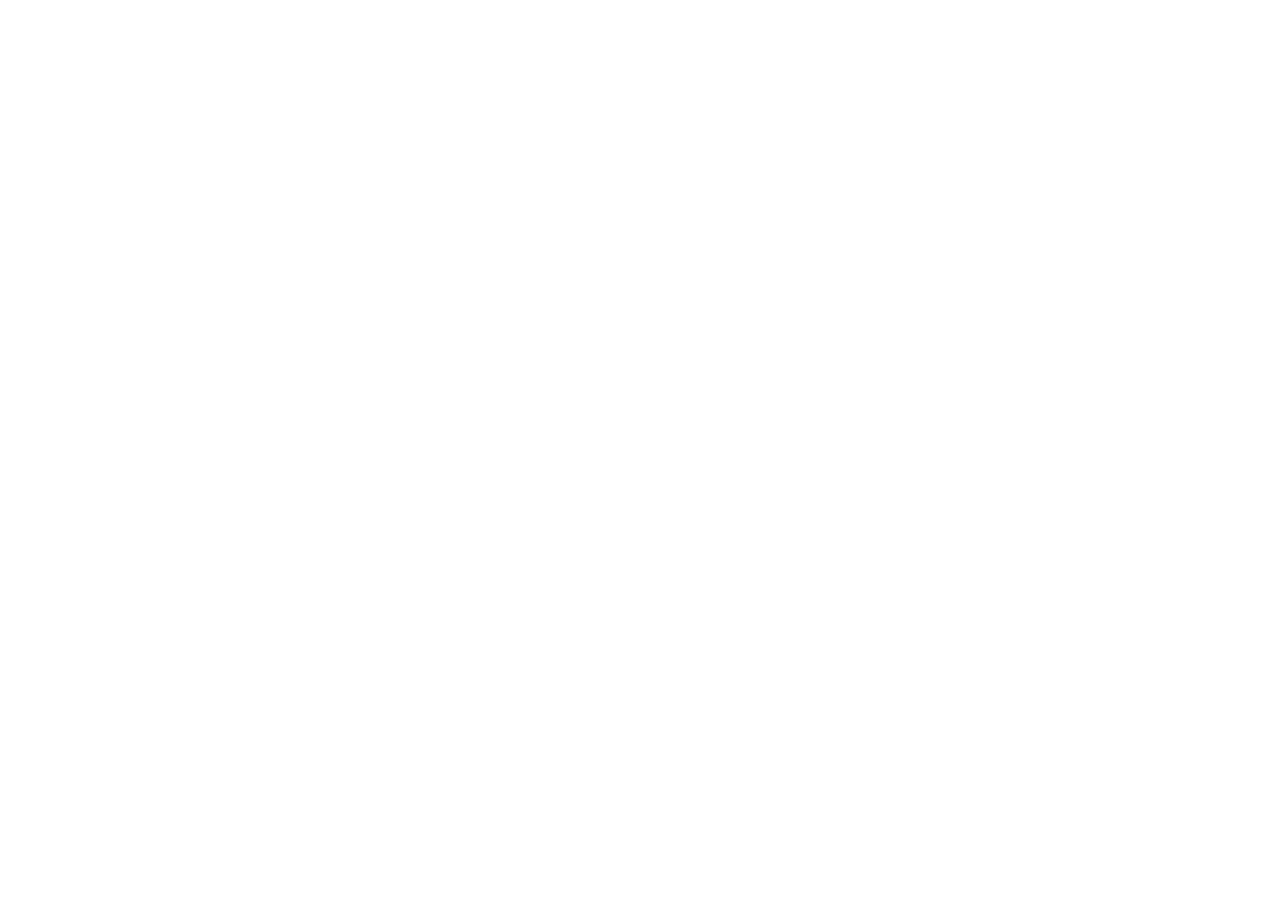
==== Dom-Assignment_Project_06/index.html @ a6559023 "Created new website page" ====
<!DOCTYPE html>
<html lang="en">
<head>
    <meta charset="UTF-8">
    <meta http-equiv="X-UA-Compatible" content="IE=edge">
    <meta name="viewport" content="width=device-width, initial-scale=1.0">
    <title>Equalizer</title>
    <link rel="stylesheet" href="style.css">
</head>
<body>
    
</body>
<script src="./script.js"></script>
</html>
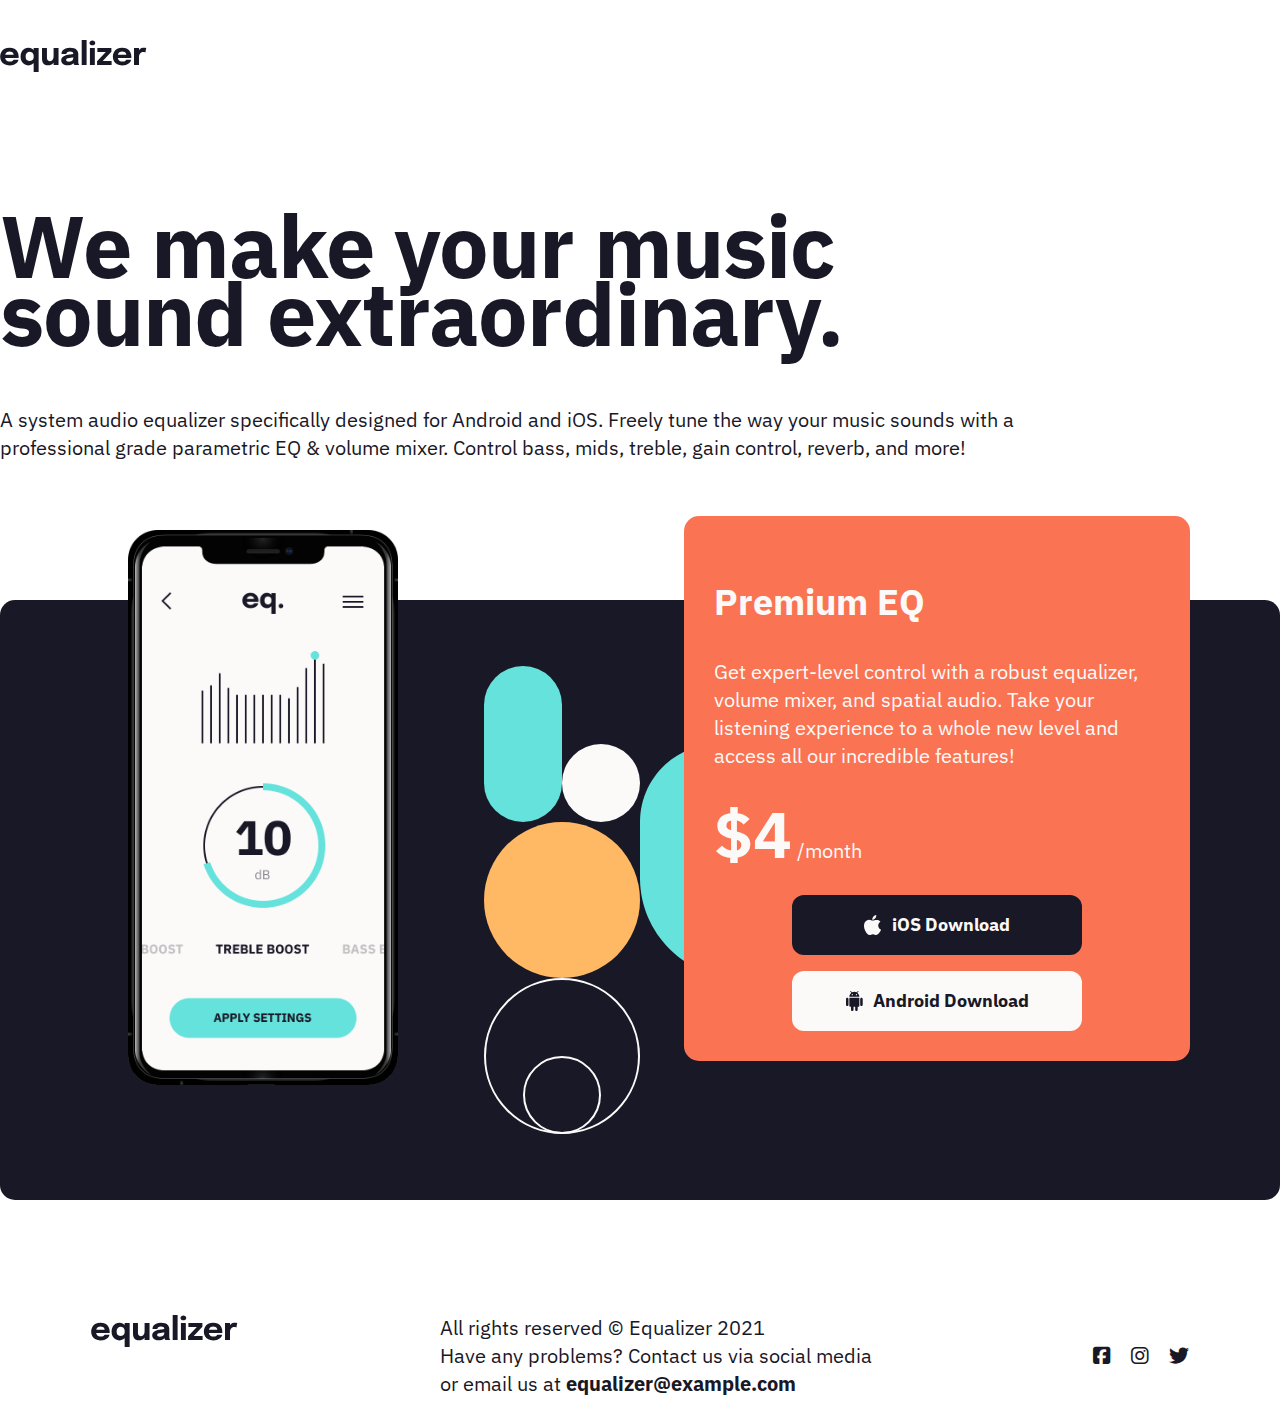
==== commit 74dbad03: "Added new  two files" ====
--- a/Dom-Assignment_Project_06/index.html
+++ b/Dom-Assignment_Project_06/index.html
@@ -8,7 +8,56 @@
     <link rel="stylesheet" href="style.css">
 </head>
 <body>
+    <main>
+        <div class="top-img"><img src="./assets/bg-pattern-1.svg" alt="bg-top-img"></div>
+        <header><img src="./assets/logo.svg" alt="logo"></header>
+        <section class="hero">
+            <h1>We make your music sound extraordinary.</h1>
+            <p>A system audio equalizer specifically designed for Android and iOS. Freely tune the
+                way your music sounds with a professional grade parametric EQ & volume mixer. Control
+                bass, mids, treble, gain control, reverb, and more!</p>
+        </section>
+
+        <section class="app">
+            <div class="app_img">
+                <img src="./assets/illustration-app.png" alt="illustration-app">
+            </div>
+            <div class="app_info">
+                <h2>Premium EQ</h2>
+                <p>Get expert-level control with a robust equalizer, volume mixer, and spatial audio. Take
+                   your listening experience to a whole new level and access all our incredible features!</p>
+
+            <div class="app_price">
+                <span>$4</span> /month
+            </div>
+
+            <div class="buttons">
+                <div class="button  iosDownloard">
+                    <img src="./assets/icon-apple.svg" alt="ios button">
+                    <span>iOS Download</span>
+                </div>
+                <div class="button  androidDownload">
+                    <img src="./assets/icon-android.svg" alt="Android button">
+                    <span>Android Download</span>
+                </div>
+            </div>
+        </div>
+        </section>
+        <footer>
+            <div class="footer_logo"><img src="./assets/logo.svg" alt="footer logo"></div>
+            <div class="footer_text">
+                <div class="footer_copy">All rights reserved © Equalizer 2021</div>
+                <div class="footer_problems"> Have any problems? Contact us via social media or email us at <strong> equalizer@example.com </strong> </div>
+            </div>
+            <div class="footer_social">
+                <div class="footer_social_ico"><i class="fa-brands fa-square-facebook"></i></div>
+                <div class="footer_social_ico"><i class="fa-brands fa-instagram"></i></div>
+                <div class="footer_social_ico"><i class="fa-brands fa-twitter"></i></div>
+            </div>
+        </footer>
+    </main>
     
+  <link rel="stylesheet" href="https://cdnjs.cloudflare.com/ajax/libs/font-awesome/6.2.0/css/all.min.css">
 </body>
 <script src="./script.js"></script>
 </html>--- a/Dom-Assignment_Project_06/style.css
+++ b/Dom-Assignment_Project_06/style.css
@@ -0,0 +1,273 @@
+@import url('https://fonts.googleapis.com/css2?family=IBM+Plex+Sans:wght@400;700&display=swap');
+
+:root {
+    --color1:#66E2DC;
+    --color2:#FA7453;
+    --color3:#FFB964;
+    --color4:#FCFAF9;
+    --color5:#191826;
+
+     /*Typo*/
+     --ff: 'IBM Plex Sans', sans-serif;
+    
+      /*h1*/
+    --h1-lh:68px;
+    --h1-ls: -1px;
+    --h1-fw:700;
+    --h1-fs:88px;
+
+     /*h2*/
+     --h2-lh:52px;
+     --h2-fw: 700;
+     --h2-fs:40px;
+
+      /*Body1*/
+    --body-fs:20px;
+    --body-lh: 34px;    
+    /*Body2*/
+    --body2-fs: 16px;
+    --body2-lh: 26px;
+} 
+
+/* General */
+html, body {
+    margin: 0;
+    width: 100%;
+    min-height: 100vh;
+    font-family: var(--ff);
+    font-size: var(--body2-fs);
+    line-height: var(--body2-lh);
+    background-image: url("./assets/bg-main-mobile.png");
+    color: var(--color5);
+    overflow-x: hidden;
+}
+
+h1 {
+    font-size: var(--h1-fs);
+    line-height: var(--h1-lh);
+    font-weight:var(--h1-fw);
+    letter-spacing: var(--h1-ls)
+}
+
+h2 {
+    font-size: var(--h2-fs);
+    font-weight: var(--h2-fw);
+    line-height: var(--h2-lh);
+}
+
+/* Buttons */
+.button {
+    min-width: 290px;
+    text-align: center;
+    min-height: 60px;
+    font-weight: 700;
+    border-radius: 12px;
+    display: grid;
+    align-items: center;
+    font-size: 18px;
+    cursor: pointer;
+    display: flex;
+    justify-content: center;
+    gap: 10px;
+}
+
+.buttons {
+    display: flex;
+    flex-direction: column;
+    align-items: center;
+    gap: 16px;
+}
+
+.iosDownloard {
+    background-color: var(--color5);
+    color: var(--color4);
+}
+
+.iosDownloard:hover {
+    background: var(--color1);
+}
+
+.androidDownload {
+    background-color: var(--color4);
+    color: var(--color5);
+}
+
+.androidDownload:hover {
+    background:  var(--color3);
+}
+
+/*Content */
+.main {
+    max-width: 1200px;
+    margin: 0 auto;
+    padding: 30px;
+}
+
+section {padding: 34px 0;}
+
+/*Header */
+header{
+    padding: 39px 0;
+}
+
+.top-img {
+    display: none;
+}
+
+/*Hero */
+h1{font-size: 40px;}
+h2 {font-size: 36px;}
+/* App */
+
+.app_img {
+    display: flex;
+    background-image: url("./assets/bg-pattern-2.svg");
+    background-repeat: no-repeat;
+    background-position: center;
+    background-color: var(--color5);
+    position: relative;
+    border-radius: 15px;
+    margin-top: 50px;
+    z-index: 2;
+}
+
+.app_img img {
+    max-width: 200px;
+    margin: 0 auto;
+    margin-top: -70px;
+}
+
+.app_info {
+    background: var(--color2);
+    border-radius: 15px;
+    padding: 30px;
+    margin-top: -20px;
+    z-index: 99;
+    color: var(--color4);
+    position: relative;
+    gap: 30px;
+    display: grid;
+}
+
+.app_info h2 {
+    padding: 0;
+    margin-bottom: 0;
+}
+
+.app_info p {margin-top: 0;}
+
+.app_price span {
+    font-size: 65px;
+    font-weight: var(--h1-fw);
+}
+
+/* Footer */
+.footer_social {
+    display: flex;
+    gap: 20px;
+}
+
+.footer_social_ico:hover {
+    cursor: pointer;
+    color: var(--color2) !important;
+}
+
+footer {
+    display: grid;
+    gap: 20px;
+    margin-top: 80px;
+}
+
+.footer_logo {
+    align-self: flex-start;
+}
+
+
+
+
+
+
+@media (min-width: 760px) {
+    h1 {
+        font-size: 64px;
+        line-height: 64px;
+    }
+    
+    body {
+        font-size: 18px;
+        line-height: 28px;
+    }
+    .top_img {
+        display:block;
+        position: absolute;
+        right: -30px;
+        top: -60px;
+    }
+    .hero {
+        max-width: 520px;
+    }
+    .app_img {
+        min-height: 600px;
+    }
+    
+    .app_img img {
+        max-width: 270px;
+        max-height: 555px;
+        margin-left: 10%;
+    }
+    .app_info {
+        max-width: 400px;
+        margin-top: -400px;
+        margin-left: 240px;
+    }
+    .footer_content {
+        align-items: center;
+        display: flex;
+    }
+
+}
+
+
+@media (min-width: 1024px) {
+    html, body{
+        background-image: url(../assets/bg-main-desktop.png);
+        background-position: center;
+    }
+
+    .hero {
+        max-width: 85vw;
+        position: relative;
+    }
+
+    h1 {
+        font-size: var(--h1-fs);
+        line-height: var(--h1-lh);
+    }
+
+    body {
+        font-size: var(--body-fs);
+    }
+
+    .app_info {
+        position: absolute;
+        margin: unset;
+        top: 0px;
+        right: 90px;
+        max-width: 446px;
+    }
+
+    .app {
+        position: relative;
+    }
+
+    footer {
+        display: flex;
+        align-items: center;
+        justify-content: space-around;
+        margin-bottom: 25px;
+    }
+
+    .footer_text {
+        max-width: 450px;
+    }
+}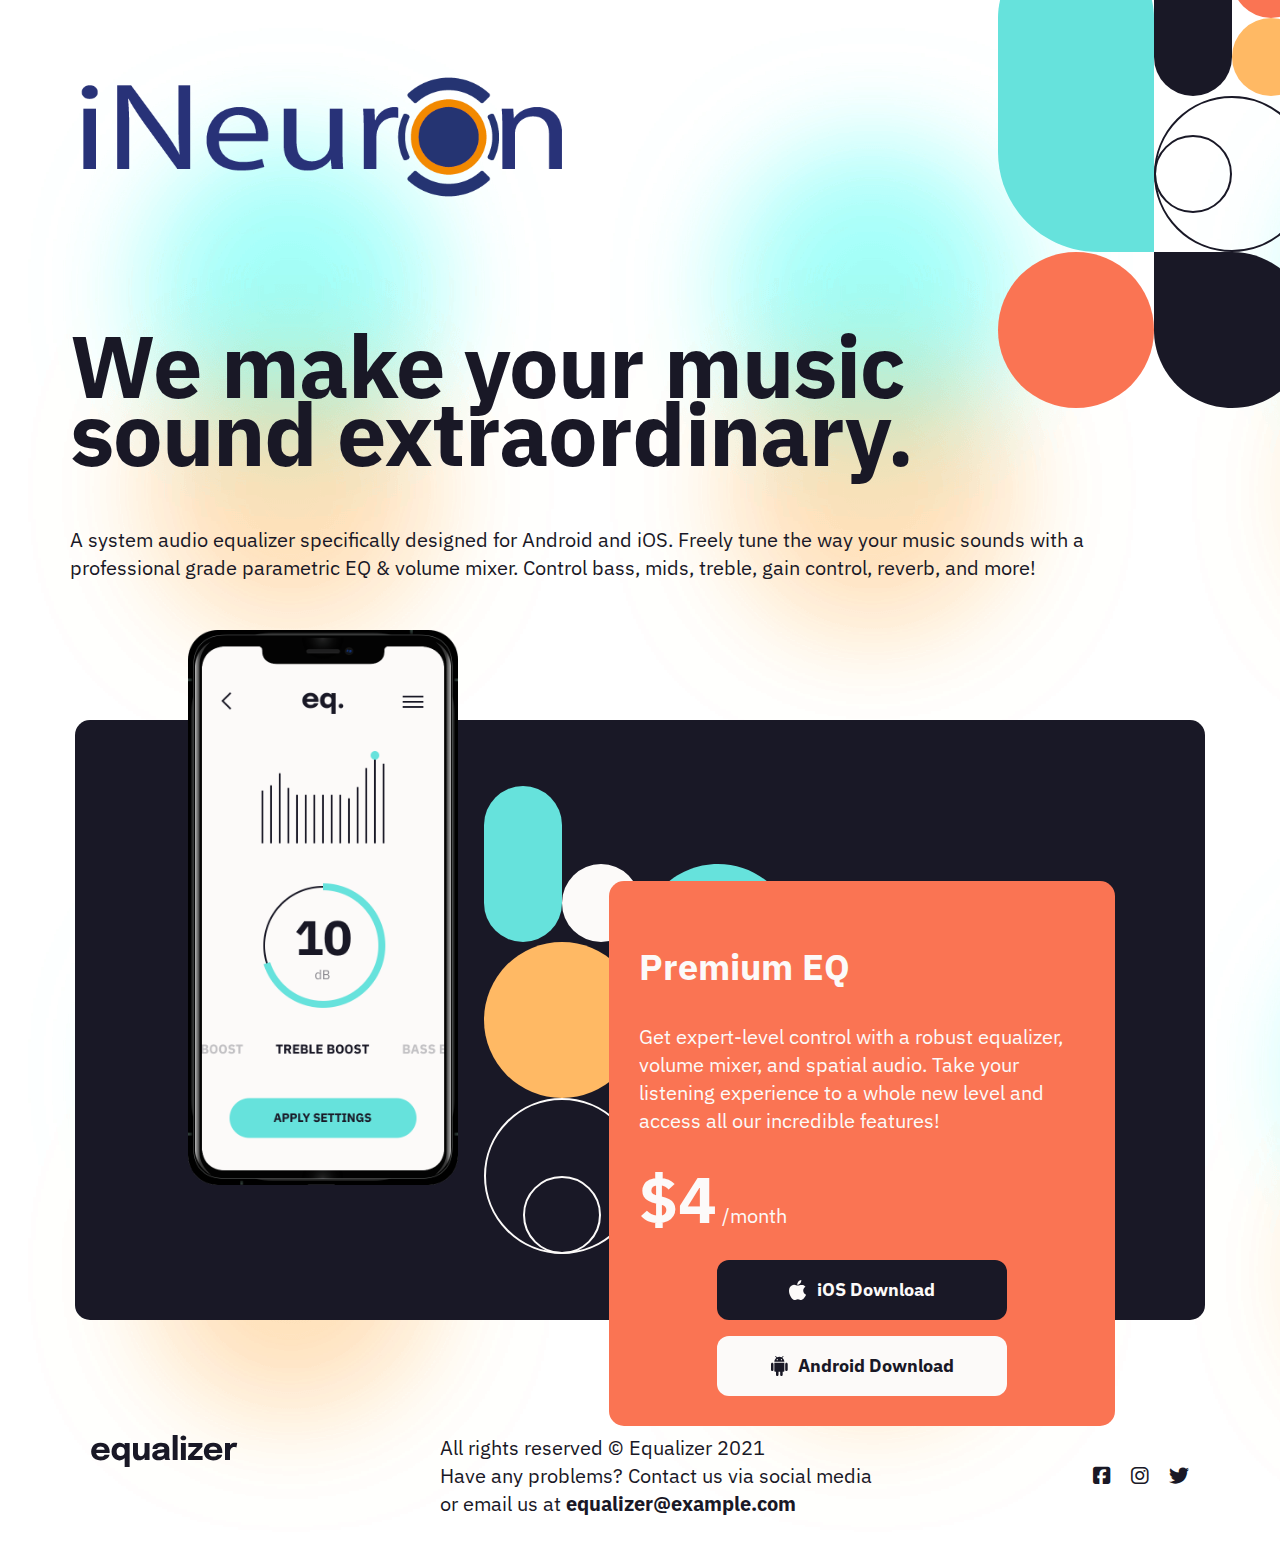
==== commit 2959de60: "Added DOM in all files" ====
--- a/Dom-Assignment_Project_06/index.html
+++ b/Dom-Assignment_Project_06/index.html
@@ -10,7 +10,7 @@
 <body>
     <main>
         <div class="top-img"><img src="./assets/bg-pattern-1.svg" alt="bg-top-img"></div>
-        <header><img src="./assets/logo.svg" alt="logo"></header>
+        <header><img src="./assets/logo.svg" alt="logo" width="500px"></header>
         <section class="hero">
             <h1>We make your music sound extraordinary.</h1>
             <p>A system audio equalizer specifically designed for Android and iOS. Freely tune the
--- a/Dom-Assignment_Project_06/style.css
+++ b/Dom-Assignment_Project_06/style.css
@@ -107,11 +107,15 @@
 
 /*Header */
 header{
-    padding: 39px 0;
+    padding-top: 65px;
+    margin-left: 72px;
 }
 
 .top-img {
-    display: none;
+    display: block;
+    position: absolute;
+    right: -30px;
+    top: -60px;
 }
 
 /*Hero */
@@ -127,14 +131,14 @@
     background-color: var(--color5);
     position: relative;
     border-radius: 15px;
-    margin-top: 50px;
+    margin-top: 20px;
     z-index: 2;
 }
 
 .app_img img {
     max-width: 200px;
     margin: 0 auto;
-    margin-top: -70px;
+    margin-top: -90px;
 }
 
 .app_info {
@@ -198,13 +202,14 @@
         line-height: 28px;
     }
     .top_img {
-        display:block;
+        display: block;
         position: absolute;
         right: -30px;
         top: -60px;
     }
     .hero {
         max-width: 520px;
+        margin: 30px 70px;
     }
     .app_img {
         min-height: 600px;
@@ -229,10 +234,10 @@
 
 
 @media (min-width: 1024px) {
-    html, body{
-        background-image: url(../assets/bg-main-desktop.png);
-        background-position: center;
-    }
+    /* html, body {
+        /* background-image: url(../assets/bg-main-desktop.png); */
+        /* background-position: center; 
+    } */
 
     .hero {
         max-width: 85vw;
@@ -251,13 +256,14 @@
     .app_info {
         position: absolute;
         margin: unset;
-        top: 0px;
+        top: 215px;
         right: 90px;
         max-width: 446px;
     }
 
     .app {
         position: relative;
+        margin: auto 75px;
     }
 
     footer {
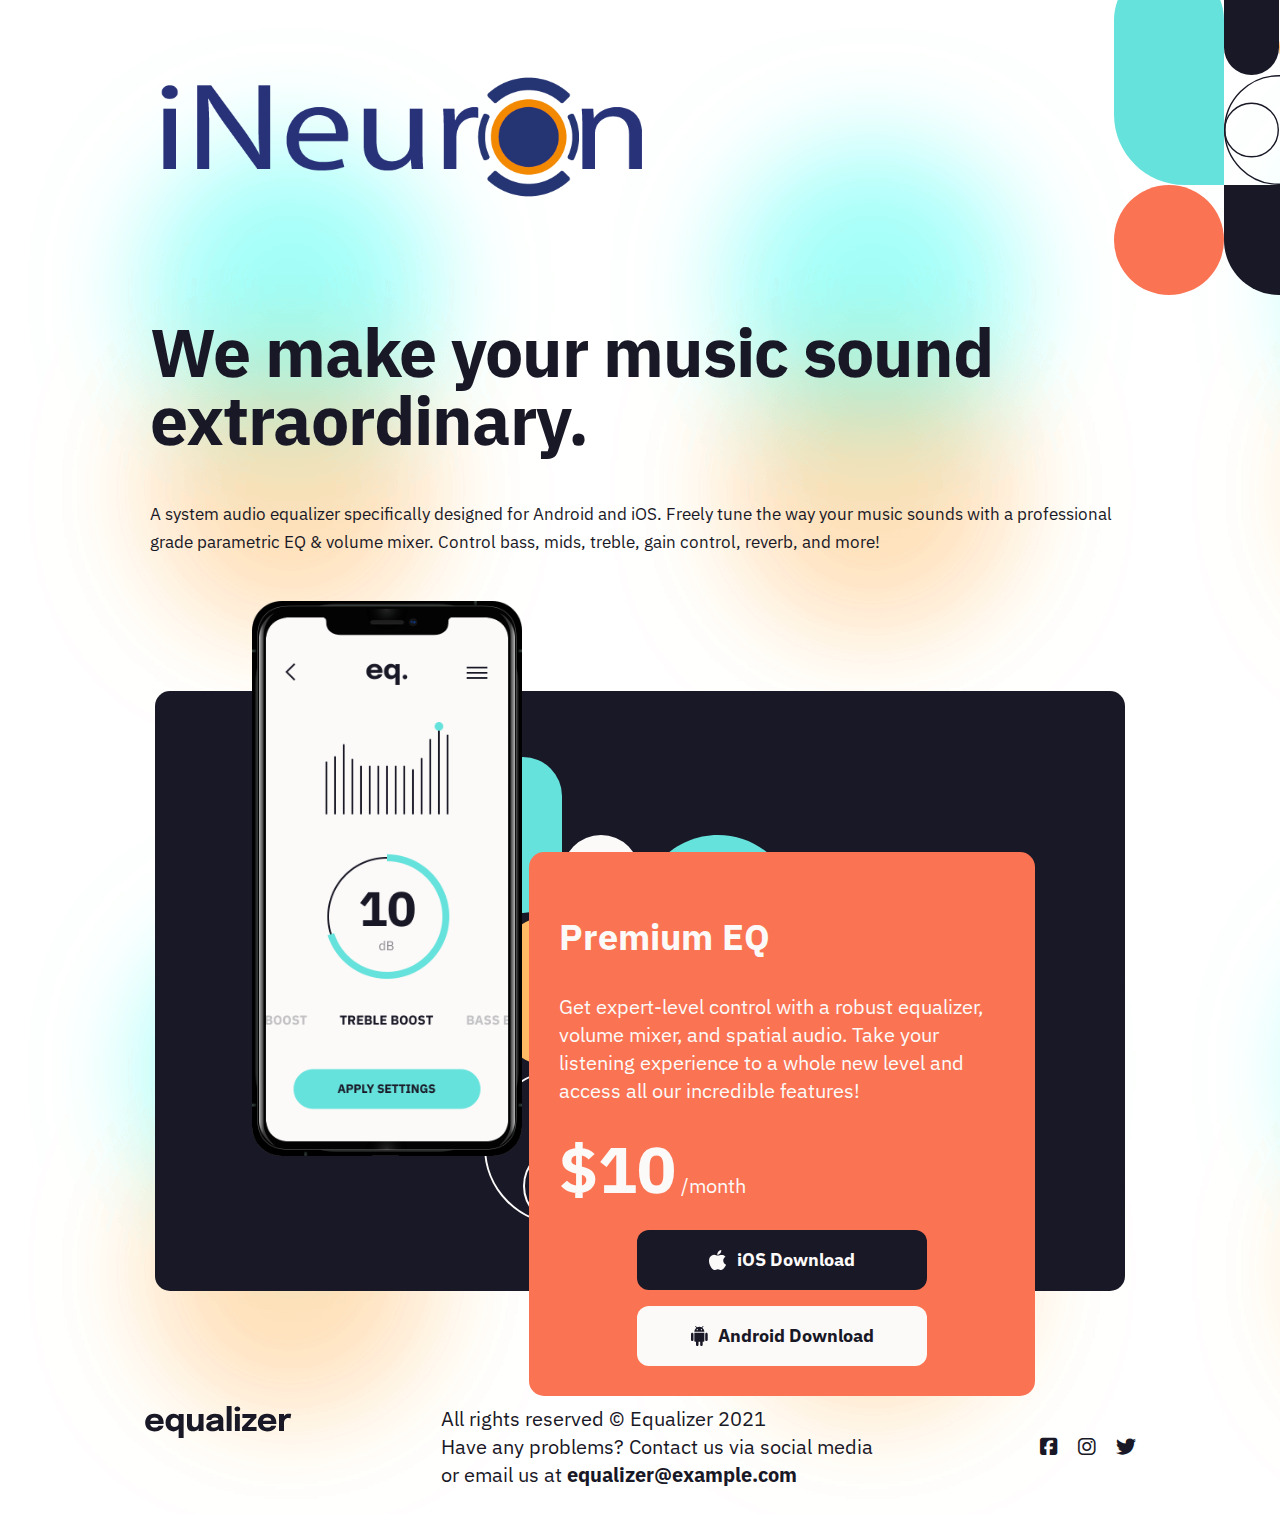
==== commit 5009a968: "Changed all Styles in javascript" ====
--- a/Dom-Assignment_Project_06/index.html
+++ b/Dom-Assignment_Project_06/index.html
@@ -9,7 +9,7 @@
 </head>
 <body>
     <main>
-        <div class="top-img"><img src="./assets/bg-pattern-1.svg" alt="bg-top-img"></div>
+        <div class="top-img"><img src="./assets/bg-pattern-1.svg " alt="bg-top-img" width="220px"></div>
         <header><img src="./assets/logo.svg" alt="logo" width="500px"></header>
         <section class="hero">
             <h1>We make your music sound extraordinary.</h1>
--- a/Dom-Assignment_Project_06/style.css
+++ b/Dom-Assignment_Project_06/style.css
@@ -114,8 +114,8 @@
 .top-img {
     display: block;
     position: absolute;
-    right: -30px;
-    top: -60px;
+    right: -54px;
+    top: -35px;
 }
 
 /*Hero */
